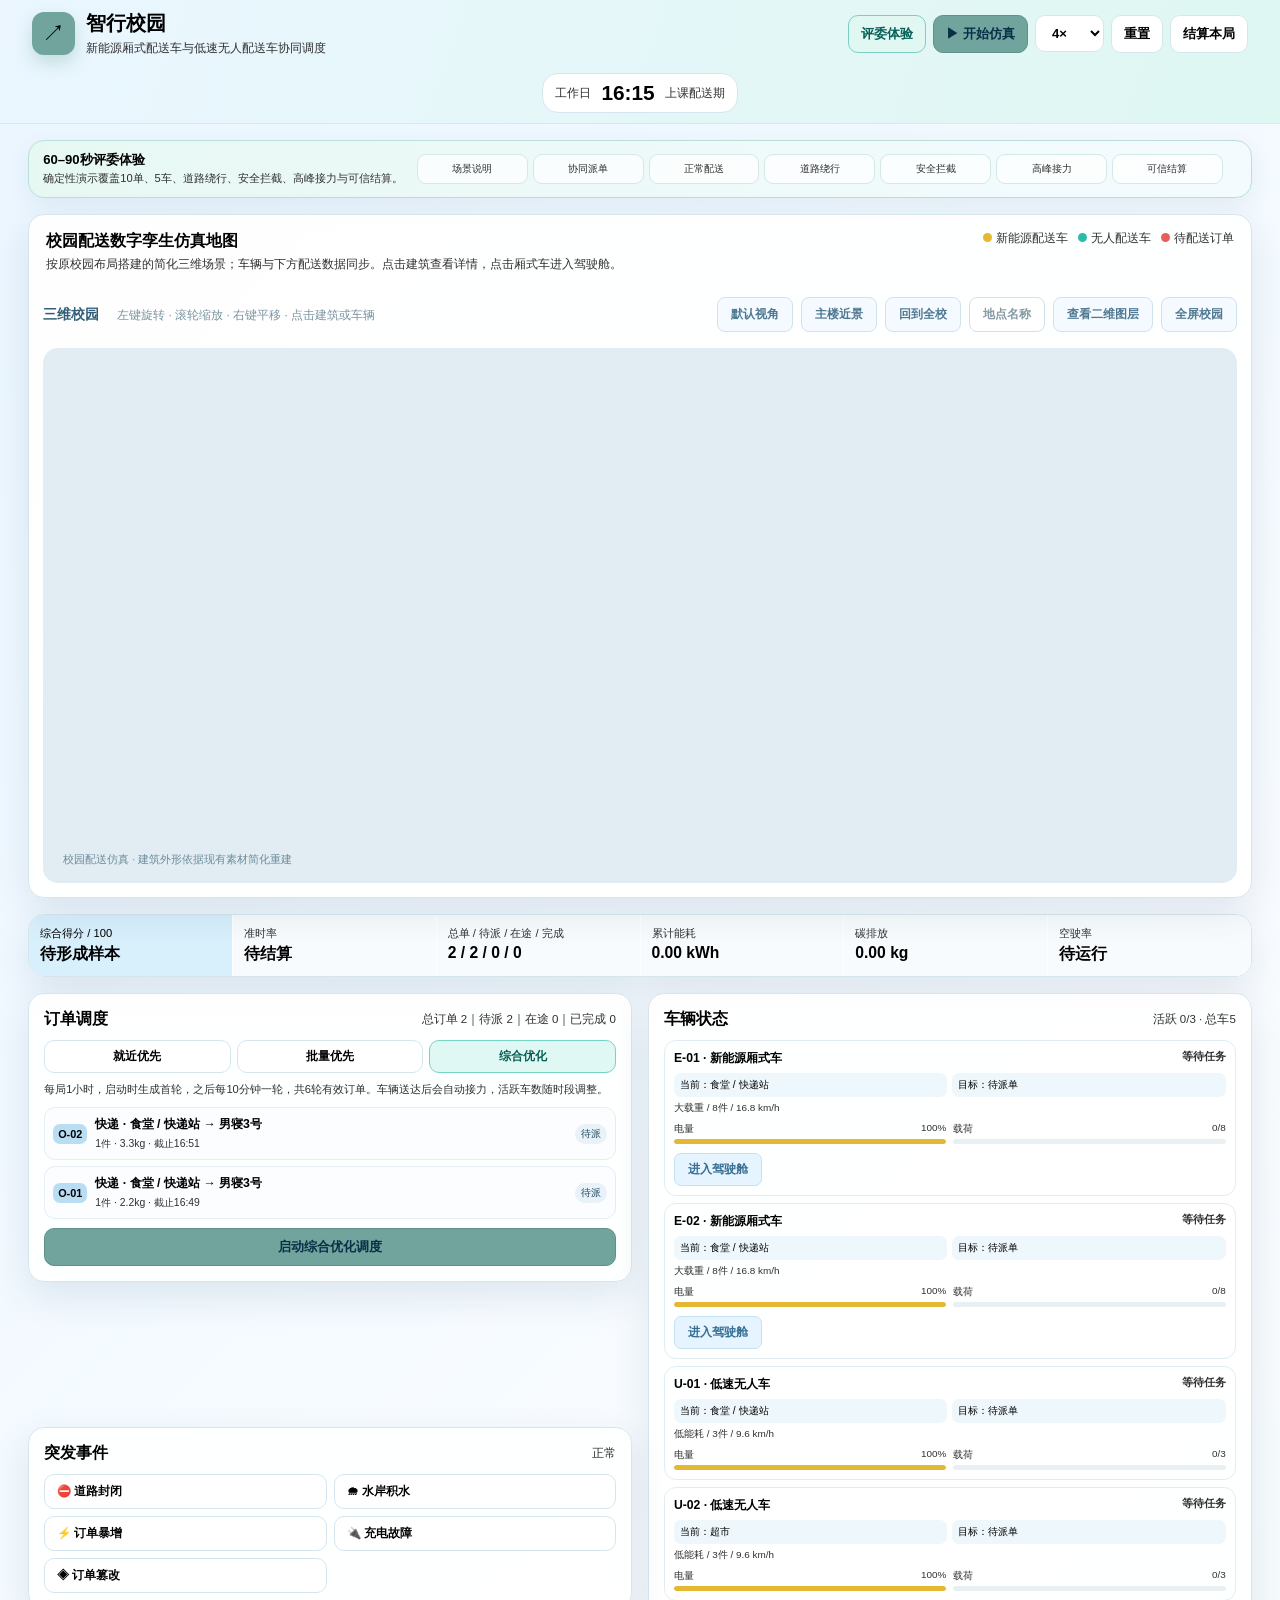
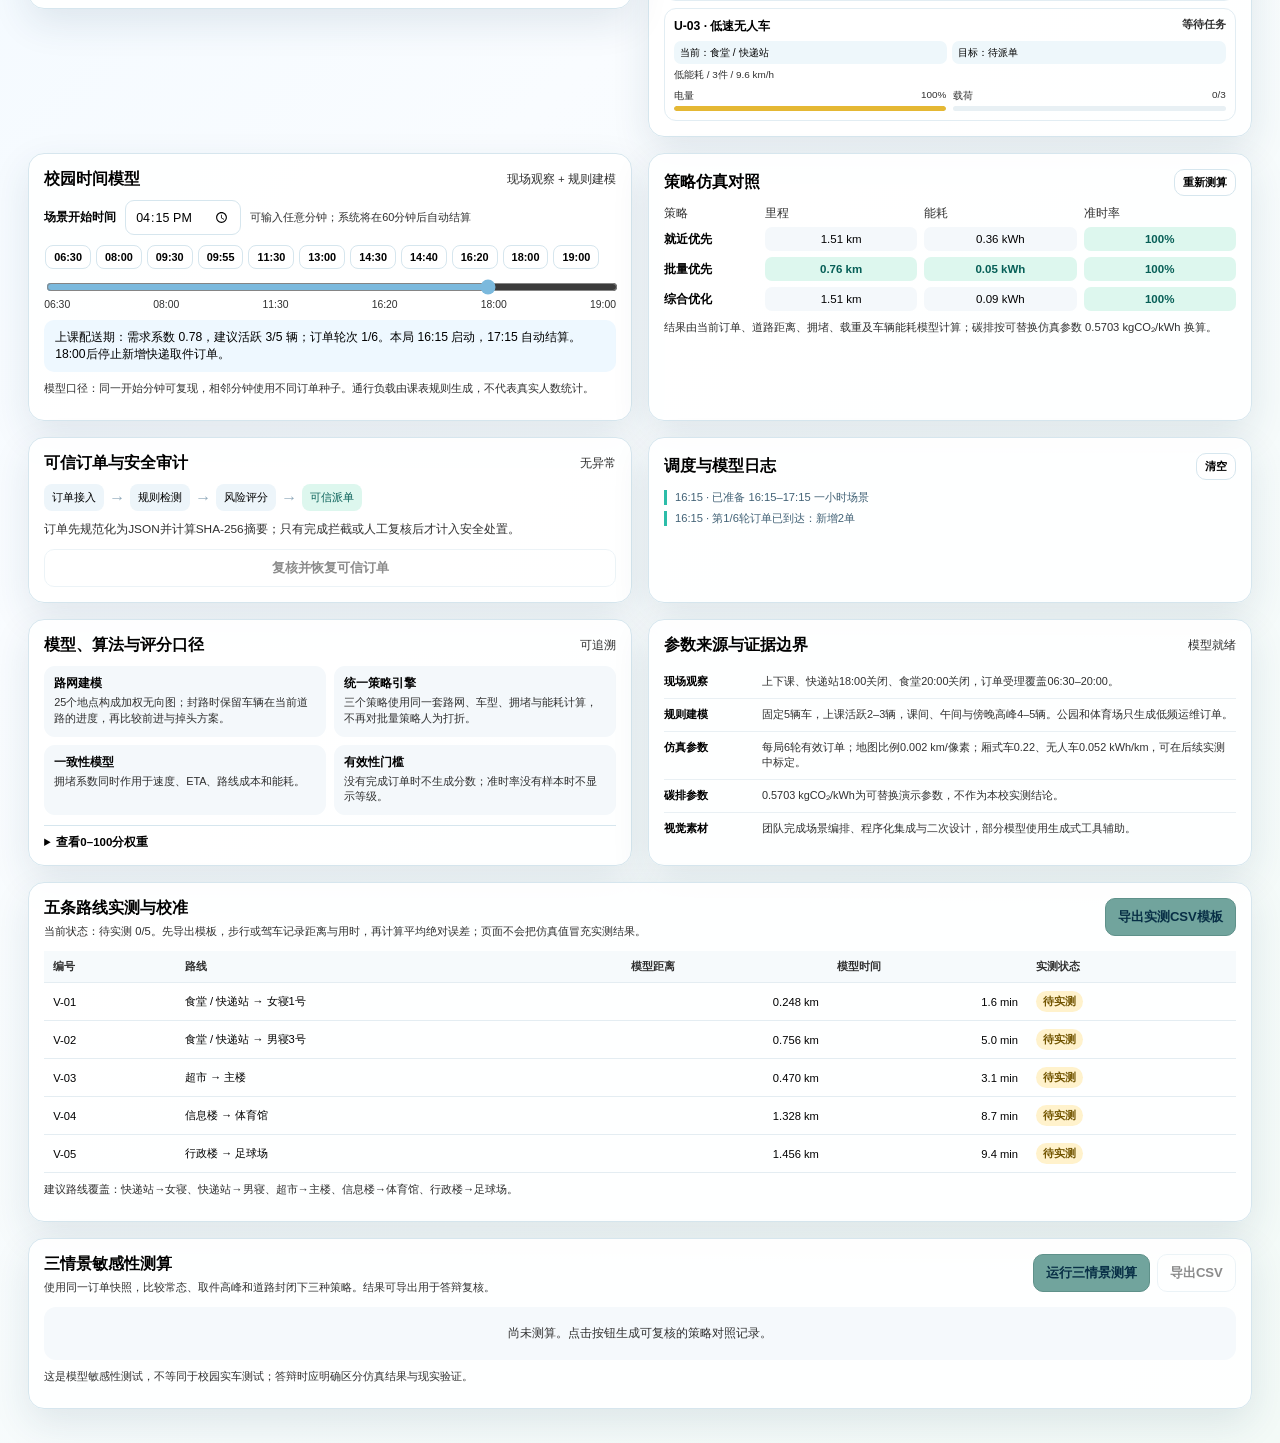
==== cockpit/classic-model.html @ aeb6ed88 "Publish guided delivery dashboard with live simulation and classic view Add approved light C layout," ====
<!doctype html>
<html lang="zh-CN">
<head>
<base href="../">
  <meta charset="utf-8">
  <meta name="viewport" content="width=device-width, initial-scale=1">
  <meta name="theme-color" content="#d8effc">
  <meta name="description" content="校园新能源配送车与无人配送车协同调度数字孪生互动仿真">
  <title>智行校园 · 配送调度数字孪生</title>
  <link rel="icon" type="image/svg+xml" href="favicon.svg">
  <link rel="stylesheet" href="styles.css?v=20260920-soft-blue">
  <link rel="stylesheet" href="overlap-fixes.css?v=20260920-soft-blue">
  <link rel="stylesheet" href="cockpit/dashboard-layout.css">
</head>
<body>
  <header class="topbar">
    <div class="brand"><span class="brand-mark">↗</span><div><h1>智行校园</h1><p>新能源厢式配送车与低速无人配送车协同调度</p></div></div>
    <div class="clock-block"><span id="dayType">工作日</span><strong id="simClock">16:15</strong><span id="periodLabel">上课配送期</span></div>
    <div class="top-actions">
      <button id="judgeModeBtn" class="judge-action">评委体验</button>
      <button id="playBtn" class="primary">▶ 开始仿真</button>
      <select id="speedSelect" aria-label="仿真速度"><option value="1">1×</option><option value="2">2×</option><option value="4" selected>4×</option><option value="12">12×</option></select>
      <button id="resetBtn">重置</button><button id="settleBtn">结算本局</button>
    </div>
  </header>
  <main class="workspace">
    <section id="judgeGuide" class="judge-guide" aria-live="polite">
      <div class="judge-copy"><strong>60–90秒评委体验</strong><span id="judgeGuideText">确定性演示：10单、5车、6轮、真实结算。</span></div>
      <div class="judge-steps" aria-label="演示步骤"><span data-demo-step="1">场景说明</span><span data-demo-step="2">协同派单</span><span data-demo-step="3">正常配送</span><span data-demo-step="4">道路绕行</span><span data-demo-step="5">安全拦截</span><span data-demo-step="6">高峰接力</span><span data-demo-step="7">可信结算</span></div>
      <div class="judge-controls"><button id="judgePrev" hidden title="回看上一阶段说明，不回滚已发生的车辆状态">上一步说明</button><button id="judgePause" hidden>暂停</button><button id="judgeNext" hidden>下一步</button><button id="judgeRestart" hidden>重新开始</button><button id="stopJudgeMode" hidden>退出演示</button></div>
    </section>
    <section class="map-card card">
      <div class="map-head"><div><h2>校园配送数字孪生仿真地图</h2><p id="mapHelp">课表规则与随机订单驱动的仿真原型，不冒充实时传感数据。点击地点查看详情；滚轮缩放，拖动地图。</p></div><div class="legend"><span><i class="van-dot"></i>新能源配送车</span><span><i class="bot-dot"></i>无人配送车</span><span><i class="order-dot"></i>待配送订单</span></div></div>
      <div class="campus-toolbar"><div><b>三维校园</b><span>左键旋转 · 滚轮缩放 · 右键平移 · 点击建筑或车辆</span></div><nav><button id="home3d">回到全校</button><button id="labels3d" aria-pressed="true">地点名称</button><button id="switchMap">查看二维图层</button></nav></div><div id="campus3d"><div id="campusLoading">正在构建三维校园…</div><div id="campusDetail" hidden></div><div class="campus-caption">校园配送仿真 · 建筑外形依据现有素材简化重建</div></div><div class="canvas-wrap" hidden><canvas id="map" width="1200" height="760" aria-label="完整校园配送数字孪生地图"></canvas><div class="map-tip" id="mapTip">06 快递站 / 食堂</div></div>
      <div class="layerbar" hidden aria-label="地图图层"><strong>图层</strong><label><input type="checkbox" data-layer="labels" checked>地点编号</label><label><input type="checkbox" data-layer="mobility">校园通行负载</label><label><input type="checkbox" data-layer="orders" checked>订单热力</label><label><input type="checkbox" data-layer="traffic" checked>道路拥堵</label><label><input type="checkbox" data-layer="security" checked>安全告警</label><button id="fitMap">适配全图</button></div>
    </section>
    <aside class="control-column">
      <section class="metrics card"><div class="metric score" title="0–100分：准时40、完成25、能效15、有效载程10、安全10；无完成样本不评分"><span>综合得分 / 100</span><strong id="score">待形成样本</strong></div><div class="metric" title="已准时完成订单数除以已完成与已逾期订单总数"><span>准时率</span><strong id="ontime">待结算</strong></div><div class="metric"><span>总单 / 待派 / 在途 / 完成</span><strong id="pending">0 / 0 / 0 / 0</strong></div><div class="metric"><span>累计能耗</span><strong id="energy">0.00 kWh</strong></div><div class="metric"><span>碳排放</span><strong id="carbon">0.00 kg</strong></div><div class="metric"><span>空驶率</span><strong id="emptyRate">待运行</strong></div></section>
      <section class="card panel"><div class="panel-title"><h2>订单调度</h2><span id="orderCount">0 条</span></div><div class="strategy-row" role="group" aria-label="自动调度策略"><button data-strategy="nearest">就近优先</button><button data-strategy="batch">批量优先</button><button data-strategy="eco" class="active">综合优化</button></div><p class="microcopy">每局1小时，启动时生成首轮，之后每10分钟一轮，共6轮有效订单。车辆送达后会自动接力，活跃车数随时段调整。</p><div id="orderList" class="order-list"></div><button id="autoDispatch" class="wide primary">启动综合优化调度</button></section>
      <section class="card panel"><div class="panel-title"><h2>车辆状态</h2><span>实时</span></div><div id="fleetList" class="fleet-list"></div></section>
      <section class="card panel"><div class="panel-title"><h2>突发事件</h2><span id="eventState">正常</span></div><div class="event-grid"><button data-event="closure">⛔ 道路封闭</button><button data-event="flood">🌧 水岸积水</button><button data-event="surge">⚡ 订单暴增</button><button data-event="charger">🔌 充电故障</button><button data-event="attack">◈ 订单篡改</button></div></section>
    </aside>
    <section class="lower-grid">
      <article class="card panel timeline-card"><div class="panel-title"><h2>校园时间模型</h2><span>现场观察 + 规则建模</span></div><div class="time-controls"><label for="exactTime">场景开始时间</label><input id="exactTime" type="time" min="06:30" max="19:00" step="60" value="16:15"><span>可输入任意分钟；系统将在60分钟后自动结算</span></div><div class="time-presets" role="group" aria-label="课表快捷时间"><button data-time="390">06:30</button><button data-time="480">08:00</button><button data-time="570">09:30</button><button data-time="595">09:55</button><button data-time="690">11:30</button><button data-time="780">13:00</button><button data-time="870">14:30</button><button data-time="880">14:40</button><button data-time="980">16:20</button><button data-time="1080">18:00</button><button data-time="1140">19:00</button></div><input id="timeSlider" type="range" min="390" max="1140" value="975" step="1" aria-label="校园仿真开始时间"><div class="time-axis"><span>06:30</span><span>08:00</span><span>11:30</span><span>16:20</span><span>18:00</span><span>19:00</span></div><div id="scheduleText" class="schedule-note"></div><p class="source-note">模型口径：同一开始分钟可复现，相邻分钟使用不同订单种子。通行负载由课表规则生成，不代表真实人数统计。</p></article>
      <article class="card panel compare-card"><div class="panel-title"><h2>策略仿真对照</h2><button id="refreshCompare">重新测算</button></div><div id="compareTable" class="compare-table"></div><p class="source-note">结果由当前订单、道路距离、拥堵、载重及车辆能耗模型计算；碳排按可替换仿真参数 0.5703 kgCO₂/kWh 换算。</p></article>
      <article class="card panel security-card"><div class="panel-title"><h2>可信订单与安全审计</h2><span id="securityStatus">无异常</span></div><div id="securityFlow" class="security-flow"><span>订单接入</span><b>→</b><span>规则检测</span><b>→</b><span>风险评分</span><b>→</b><span>可信派单</span></div><div id="securityDetail" class="security-detail">系统校验订单时间、目的地、签名与历史行为。异常订单不会直接进入车辆调度。</div><button id="reviewAttack" class="wide" disabled>复核并恢复可信订单</button></article>
      <article class="card panel log-card"><div class="panel-title"><h2>调度与模型日志</h2><button id="clearLog">清空</button></div><ul id="log" class="log"></ul></article>
      <article class="card panel model-card"><div class="panel-title"><h2>模型、算法与评分口径</h2><span>可追溯</span></div><div class="model-flow"><div><strong>路网建模</strong><span>25个地点构成加权无向图；封路时保留车辆在当前道路的进度，再比较前进与掉头方案。</span></div><div><strong>统一策略引擎</strong><span>三个策略使用同一套路网、车型、拥堵与能耗计算，不再对批量策略人为打折。</span></div><div><strong>一致性模型</strong><span>拥堵系数同时作用于速度、ETA、路线成本和能耗。</span></div><div><strong>有效性门槛</strong><span>没有完成订单时不生成分数；准时率没有样本时不显示等级。</span></div></div><details><summary>查看0–100分权重</summary><p>准时率40分 + 订单完成率25分 + 能耗效率15分 + 有效载程比例10分 + 安全处置10分。所有分项由同一局仿真实际记录计算。</p></details></article>
      <article class="card panel evidence-card"><div class="panel-title"><h2>参数来源与证据边界</h2><span id="modelLoadStatus">模型载入中</span></div><div class="evidence-list"><div><b>现场观察</b><span>上下课、快递站18:00关闭、食堂20:00关闭，订单受理覆盖06:30–20:00。</span></div><div><b>规则建模</b><span>固定5辆车，上课活跃2–3辆，课间、午间与傍晚高峰4–5辆。公园和体育场只生成低频运维订单。</span></div><div><b>仿真参数</b><span>每局6轮有效订单；地图比例0.002 km/像素；厢式车0.22、无人车0.052 kWh/km，可在后续实测中标定。</span></div><div><b>碳排参数</b><span>0.5703 kgCO₂/kWh为可替换演示参数，不作为本校实测结论。</span></div><div><b>视觉素材</b><span>团队完成场景编排、程序化集成与二次设计，部分模型使用生成式工具辅助。</span></div></div></article>
      <article class="card panel validation-card"><div class="experiment-head"><div><h2>五条路线实测与校准</h2><p>当前状态：待实测 0/5。先导出模板，步行或驾车记录距离与用时，再计算平均绝对误差；页面不会把仿真值冒充实测结果。</p></div><div class="experiment-actions"><button id="exportValidation" class="primary">导出实测CSV模板</button></div></div><div id="validationRoutes" class="validation-routes"></div><p class="source-note">建议路线覆盖：快递站→女寝、快递站→男寝、超市→主楼、信息楼→体育馆、行政楼→足球场。</p></article>
      <article class="card panel experiment-card"><div class="experiment-head"><div><h2>三情景敏感性测算</h2><p>使用同一订单快照，比较常态、取件高峰和道路封闭下三种策略。结果可导出用于答辩复核。</p></div><div class="experiment-actions"><button id="runExperiments" class="primary">运行三情景测算</button><button id="exportExperiments" disabled>导出CSV</button></div></div><div id="experimentSummary" class="experiment-summary"><div class="empty">尚未测算。点击按钮生成可复核的策略对照记录。</div></div><p class="source-note">这是模型敏感性测试，不等同于校园实车测试；答辩时应明确区分仿真结果与现实验证。</p></article>
    </section>
  </main>
  <dialog id="resultDialog"><div class="result-head"><span>本局结算</span><button id="closeResult" aria-label="关闭">×</button></div><h2 id="resultTitle">调度表现</h2><div id="resultScore" class="result-score">0</div><div id="resultBreakdown" class="result-breakdown"></div><p>指标来自本局实际订单、车辆路径、电量和异常处置记录。</p></dialog>
  <div id="toast" class="toast" role="status" aria-live="polite"></div>
  <script src="app.js?v=20261029-gym-access-1"></script>
<script src="cockpit/model-bridge.js"></script>
<script type="module" src="cockpit/overview.js"></script></body>
</html>
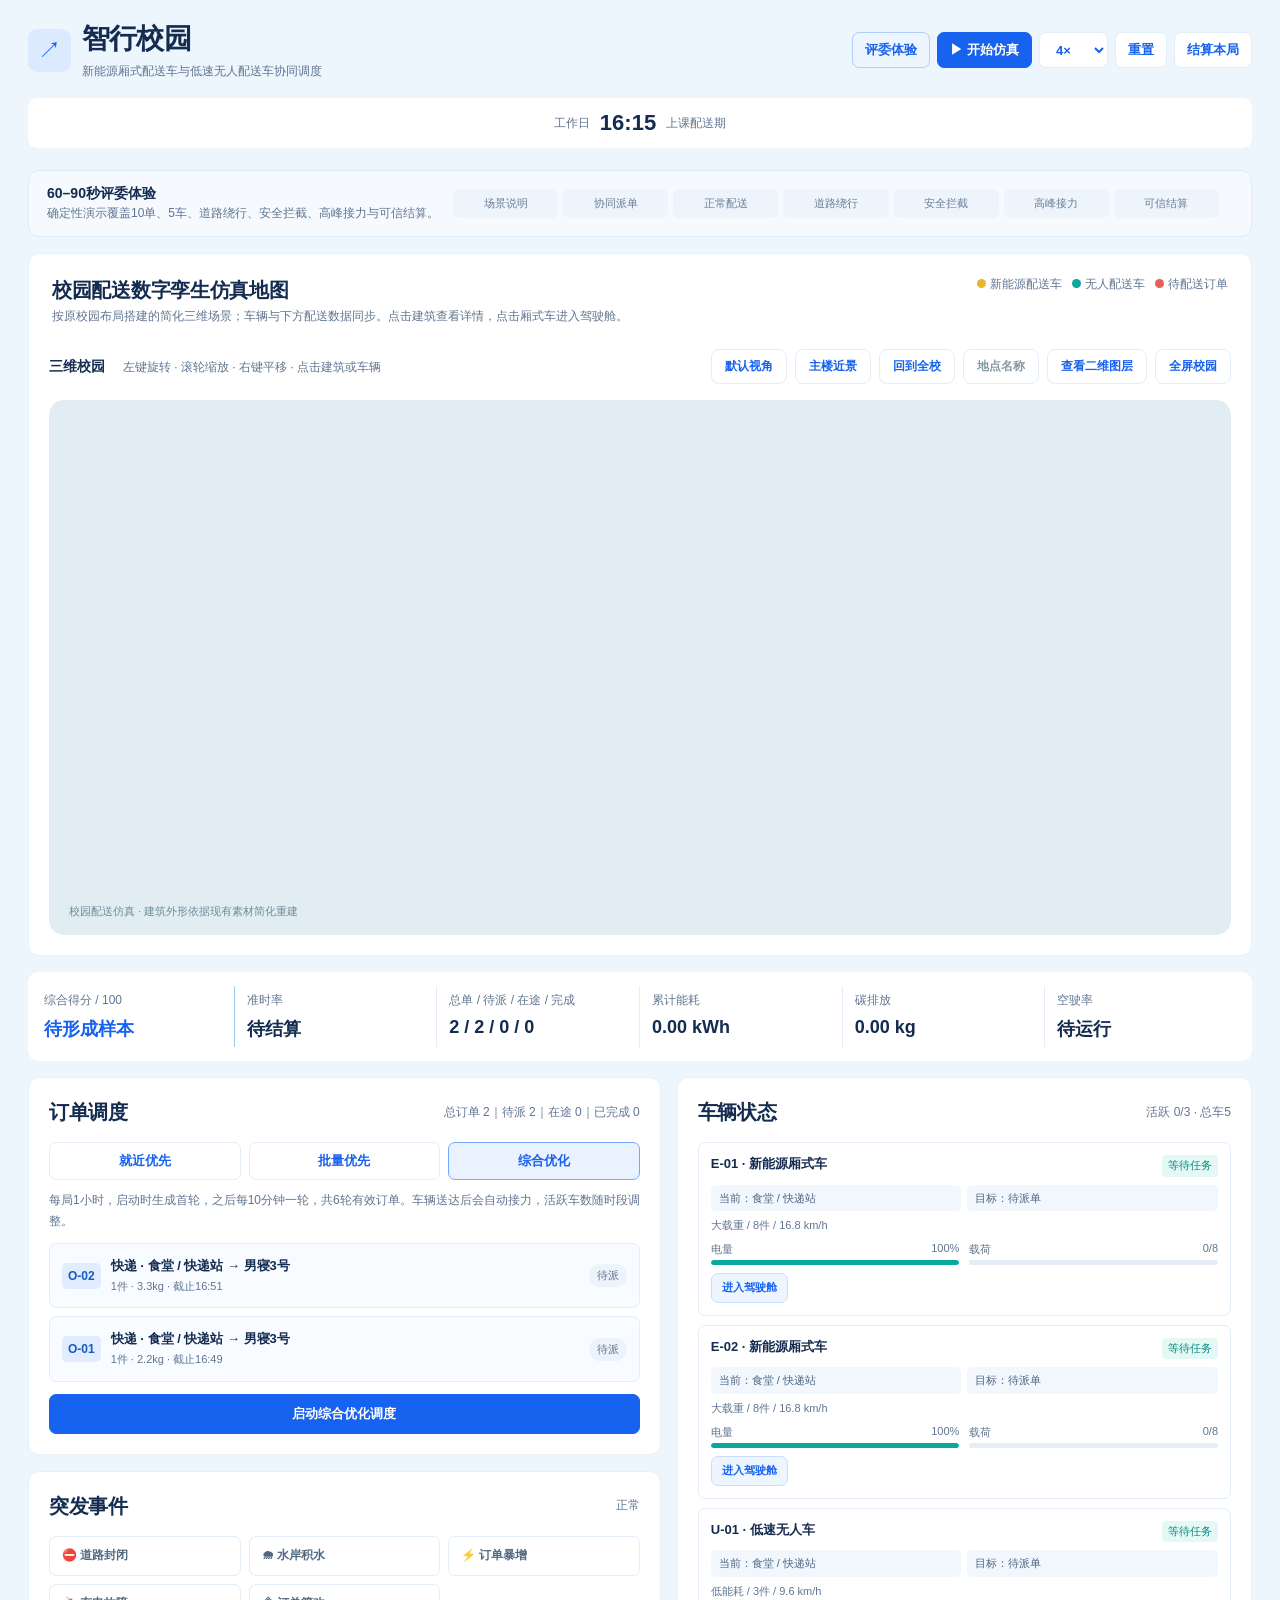
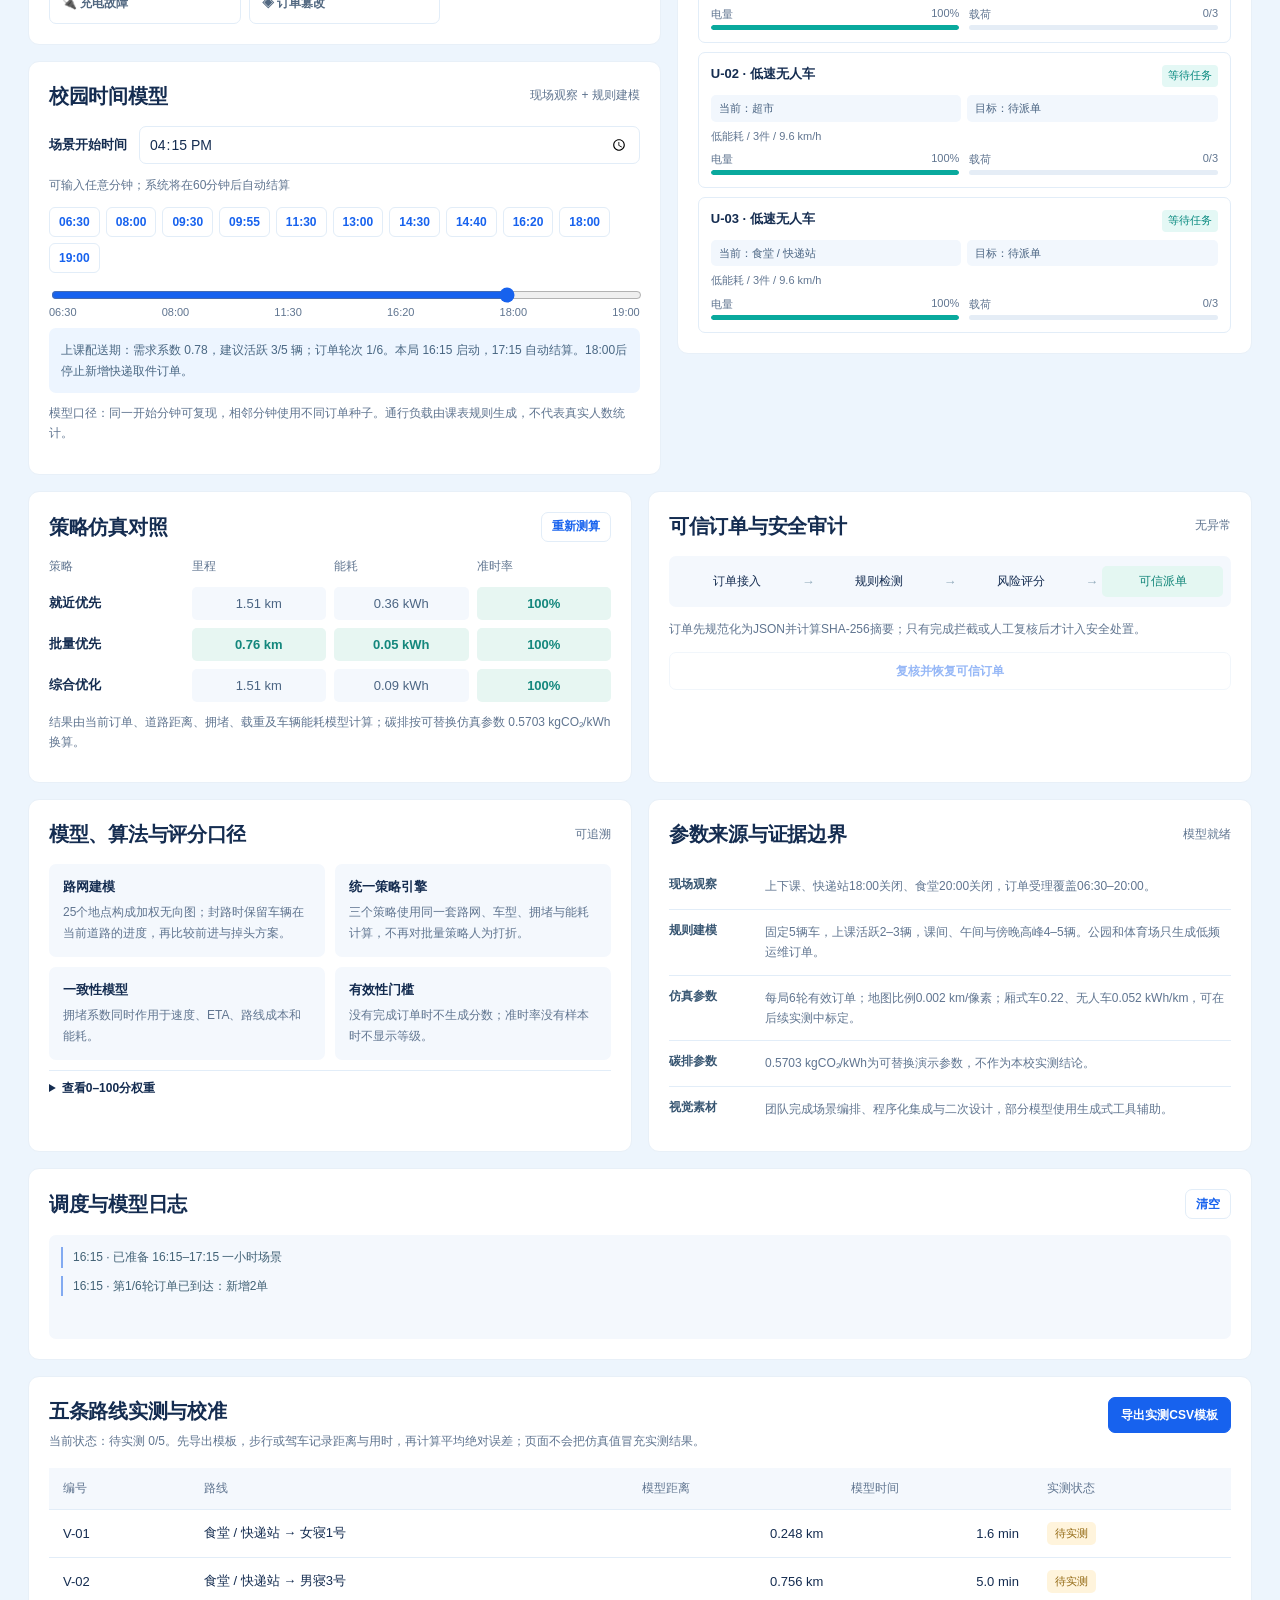
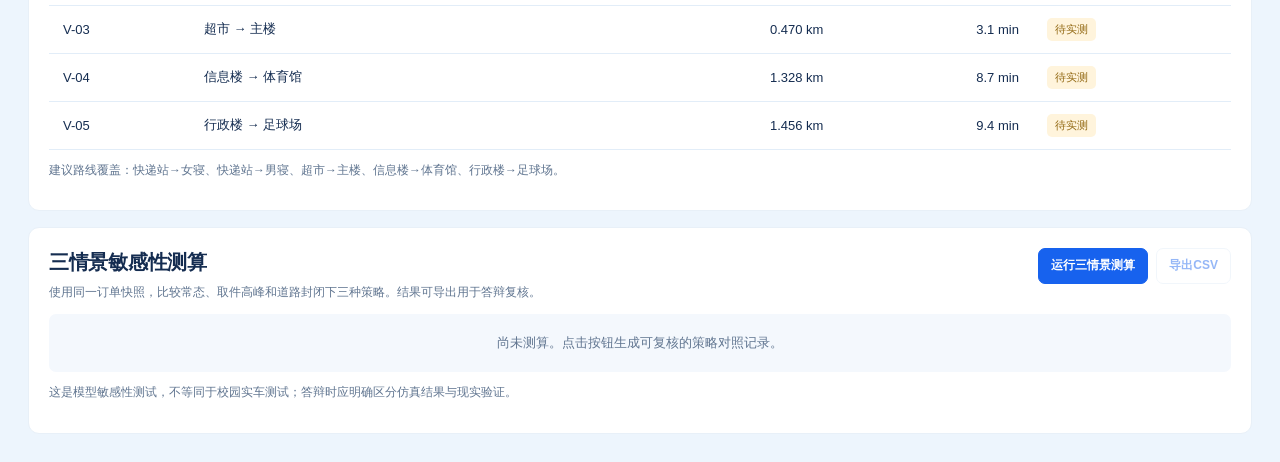
==== commit b147ae69: "Refresh classic data workspace and correct live side mirrors Match the approved light guide styling " ====
--- a/cockpit/classic-model.html
+++ b/cockpit/classic-model.html
@@ -11,7 +11,7 @@
   <link rel="stylesheet" href="styles.css?v=20260920-soft-blue">
   <link rel="stylesheet" href="overlap-fixes.css?v=20260920-soft-blue">
   <link rel="stylesheet" href="cockpit/dashboard-layout.css">
-</head>
+<link rel="stylesheet" href="data-refresh/refresh.css"></head>
 <body>
   <header class="topbar">
     <div class="brand"><span class="brand-mark">↗</span><div><h1>智行校园</h1><p>新能源厢式配送车与低速无人配送车协同调度</p></div></div>
@@ -55,5 +55,6 @@
   <div id="toast" class="toast" role="status" aria-live="polite"></div>
   <script src="app.js?v=20261029-gym-access-1"></script>
 <script src="cockpit/model-bridge.js"></script>
+<script src="data-refresh/refresh.js"></script>
 <script type="module" src="cockpit/overview.js"></script></body>
 </html>
